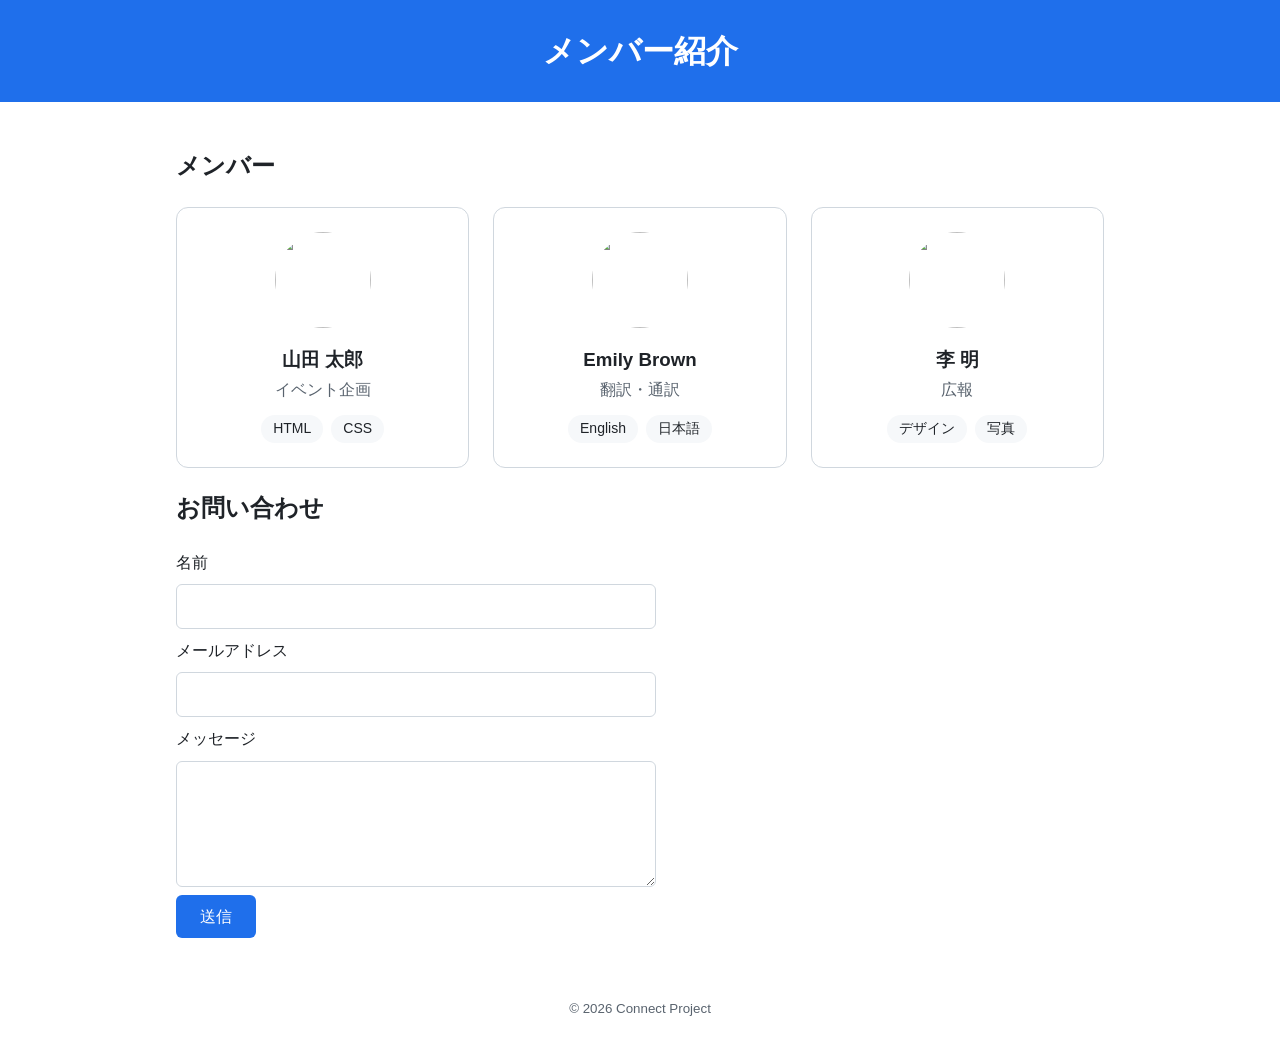
==== b1-portfolio/practice/mosya/index.html @ 4d8253d1 "feat: mosyaのテンプレートを追加" ====
<!doctype html>
<html lang="ja">
  <head>
    <meta charset="UTF-8" />
    <meta name="viewport" content="width=device-width, initial-scale=1" />
    <title>写経：プロフィールカード</title>
    <link rel="stylesheet" href="style.css" />
  </head>
  <body>
    <header class="page-header">
      <h1>メンバー紹介</h1>
    </header>

    <main class="container">
      <section>
        <h2>メンバー</h2>
        <div class="cards">
          <article class="card">
            <img src="avatar.svg" alt="" width="96" height="96" />
            <h3 class="card-name">山田 太郎</h3>
            <p class="card-role">イベント企画</p>
            <ul class="tags">
              <li>HTML</li>
              <li>CSS</li>
            </ul>
          </article>
          <article class="card">
            <img src="avatar.svg" alt="" width="96" height="96" />
            <h3 class="card-name">Emily Brown</h3>
            <p class="card-role">翻訳・通訳</p>
            <ul class="tags">
              <li>English</li>
              <li>日本語</li>
            </ul>
          </article>
          <article class="card">
            <img src="avatar.svg" alt="" width="96" height="96" />
            <h3 class="card-name">李 明</h3>
            <p class="card-role">広報</p>
            <ul class="tags">
              <li>デザイン</li>
              <li>写真</li>
            </ul>
          </article>
        </div>
      </section>

      <section class="contact">
        <h2>お問い合わせ</h2>
        <form class="form">
          <label for="name">名前</label>
          <input id="name" name="name" type="text" required />

          <label for="email">メールアドレス</label>
          <input id="email" name="email" type="email" required />

          <label for="message">メッセージ</label>
          <textarea id="message" name="message" rows="4"></textarea>

          <button type="submit">送信</button>
        </form>
      </section>
    </main>

    <footer class="page-footer">
      <p><small>&copy; 2026 Connect Project</small></p>
    </footer>
  </body>
</html>
---- b1-portfolio/practice/mosya/style.css ----
*,
*::before,
*::after {
  box-sizing: border-box;
}

:root {
  --color-primary: #1f6feb;
  --color-text: #1f2328;
  --color-muted: #59636e;
  --color-border: #d0d7de;
  --color-bg-soft: #f6f8fa;
}

body {
  margin: 0;
  font-family: "Hiragino Sans", "Hiragino Kaku Gothic ProN", sans-serif;
  line-height: 1.7;
  color: var(--color-text);
}

.page-header {
  padding: 24px 16px;
  background-color: var(--color-primary);
  color: white;
  text-align: center;
}

.page-header h1 {
  margin: 0;
}

.container {
  max-width: 960px;
  margin: 0 auto;
  padding: 24px 16px;
}

.cards {
  display: grid;
  grid-template-columns: repeat(auto-fit, minmax(240px, 1fr));
  gap: 24px;
}

.card {
  padding: 24px;
  border: 1px solid var(--color-border);
  border-radius: 12px;
  text-align: center;
}

.card img {
  border-radius: 50%;
}

.card-name {
  margin: 8px 0 0;
}

.card-role {
  margin: 0 0 12px;
  color: var(--color-muted);
}

.tags {
  display: flex;
  flex-wrap: wrap;
  justify-content: center;
  gap: 8px;
  margin: 0;
  padding: 0;
  list-style: none;
}

.tags li {
  padding: 2px 12px;
  border-radius: 999px;
  background-color: var(--color-bg-soft);
  font-size: 0.875rem;
}

.form {
  display: flex;
  flex-direction: column;
  gap: 8px;
  max-width: 480px;
}

.form input,
.form textarea {
  padding: 8px;
  border: 1px solid var(--color-border);
  border-radius: 6px;
  font: inherit; /* 入力欄の文字を、ページと同じ書体・大きさにする */
}

.form button {
  align-self: flex-start;
  padding: 8px 24px;
  border: none;
  border-radius: 6px;
  background-color: var(--color-primary);
  color: white;
  font: inherit;
  cursor: pointer; /* マウスを乗せたときに指の形のカーソルにする */
}

.form button:hover {
  opacity: 0.85; /* 少し透明にして、押せることを示す */
}

.page-footer {
  padding: 16px;
  text-align: center;
  color: var(--color-muted);
}
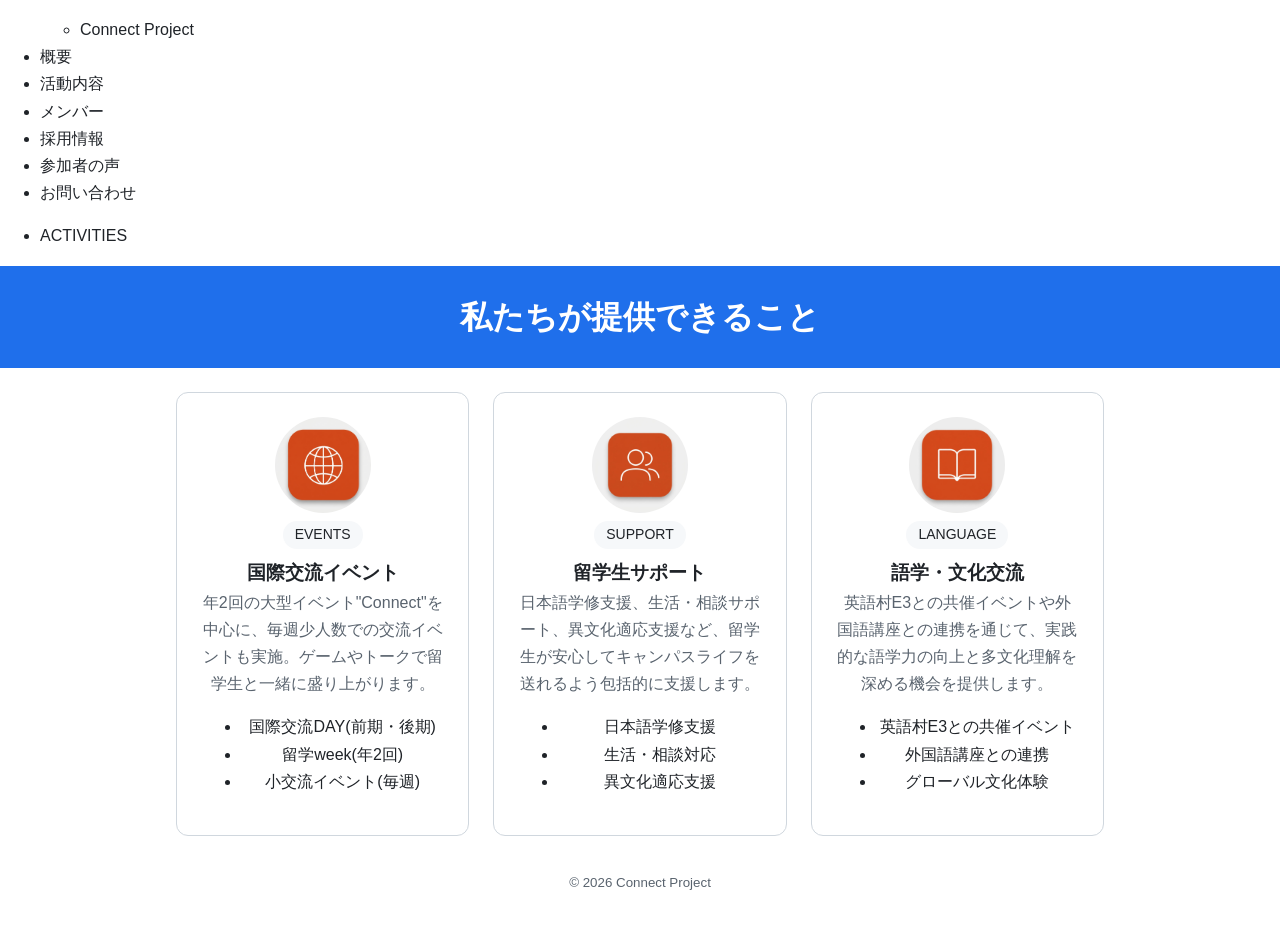
==== commit de66e64a: "右上に目次の追加・左上にconnectprojectの追加・文章諸々変更" ====
--- a/b1-portfolio/practice/mosya/index.html
+++ b/b1-portfolio/practice/mosya/index.html
@@ -6,61 +6,79 @@
     <title>写経：プロフィールカード</title>
     <link rel="stylesheet" href="style.css" />
   </head>
+
+  <ul class="headerTags">
+    <ul class="headerTags2">
+      <li>Connect Project</li>
+    </ul>
+    <li>概要</li>
+    <li>活動内容</li>
+    <li>メンバー</li>
+    <li>採用情報</li>
+    <li>参加者の声</li>
+    <li>お問い合わせ</li>
+  </ul>
+
   <body>
+    <ul class="bodyTags">
+      <li>ACTIVITIES</li>
+    </ul>
     <header class="page-header">
-      <h1>メンバー紹介</h1>
+      <h1>私たちが提供できること</h1>
     </header>
 
     <main class="container">
       <section>
-        <h2>メンバー</h2>
         <div class="cards">
           <article class="card">
-            <img src="avatar.svg" alt="" width="96" height="96" />
-            <h3 class="card-name">山田 太郎</h3>
-            <p class="card-role">イベント企画</p>
+            <img src="space.jpeg" alt="地球の写真" width="96" height="96" />
             <ul class="tags">
-              <li>HTML</li>
-              <li>CSS</li>
+              <li>EVENTS</li>
+            </ul>
+            <h3 class="card-name">国際交流イベント</h3>
+            <p class="card-role">
+              年2回の大型イベント"Connect"を中心に、毎週少人数での交流イベントも実施。ゲームやトークで留学生と一緒に盛り上がります。
+            </p>
+            <ul class="contentTags">
+              <li>国際交流DAY(前期・後期)</li>
+              <li>留学week(年2回)</li>
+              <li>小交流イベント(毎週)</li>
             </ul>
           </article>
           <article class="card">
-            <img src="avatar.svg" alt="" width="96" height="96" />
-            <h3 class="card-name">Emily Brown</h3>
-            <p class="card-role">翻訳・通訳</p>
+            <img src="people.jpeg" alt="人の写真" width="96" height="96" />
             <ul class="tags">
-              <li>English</li>
-              <li>日本語</li>
+              <li>SUPPORT</li>
+            </ul>
+            <h3 class="card-name">留学生サポート</h3>
+            <p class="card-role">
+              日本語学修支援、生活・相談サポート、異文化適応支援など、留学生が安心してキャンパスライフを送れるよう包括的に支援します。
+            </p>
+            <ul class="contentTags">
+              <li>日本語学修支援</li>
+              <li>生活・相談対応</li>
+              <li>異文化適応支援</li>
             </ul>
           </article>
           <article class="card">
-            <img src="avatar.svg" alt="" width="96" height="96" />
-            <h3 class="card-name">李 明</h3>
-            <p class="card-role">広報</p>
+            <img src="book.jpeg" alt="本の写真" width="96" height="96" />
             <ul class="tags">
-              <li>デザイン</li>
-              <li>写真</li>
+              <li>LANGUAGE</li>
+            </ul>
+            <h3 class="card-name">語学・文化交流</h3>
+            <p class="card-role">
+              英語村E3との共催イベントや外国語講座との連携を通じて、実践的な語学力の向上と多文化理解を深める機会を提供します。
+            </p>
+            <ul class="contentTags">
+              <li>英語村E3との共催イベント</li>
+              <li>外国語講座との連携</li>
+              <li>グローバル文化体験</li>
             </ul>
           </article>
         </div>
       </section>
 
-      <section class="contact">
-        <h2>お問い合わせ</h2>
-        <form class="form">
-          <label for="name">名前</label>
-          <input id="name" name="name" type="text" required />
 
-          <label for="email">メールアドレス</label>
-          <input id="email" name="email" type="email" required />
-
-          <label for="message">メッセージ</label>
-          <textarea id="message" name="message" rows="4"></textarea>
-
-          <button type="submit">送信</button>
-        </form>
-      </section>
-    </main>
 
     <footer class="page-footer">
       <p><small>&copy; 2026 Connect Project</small></p>
